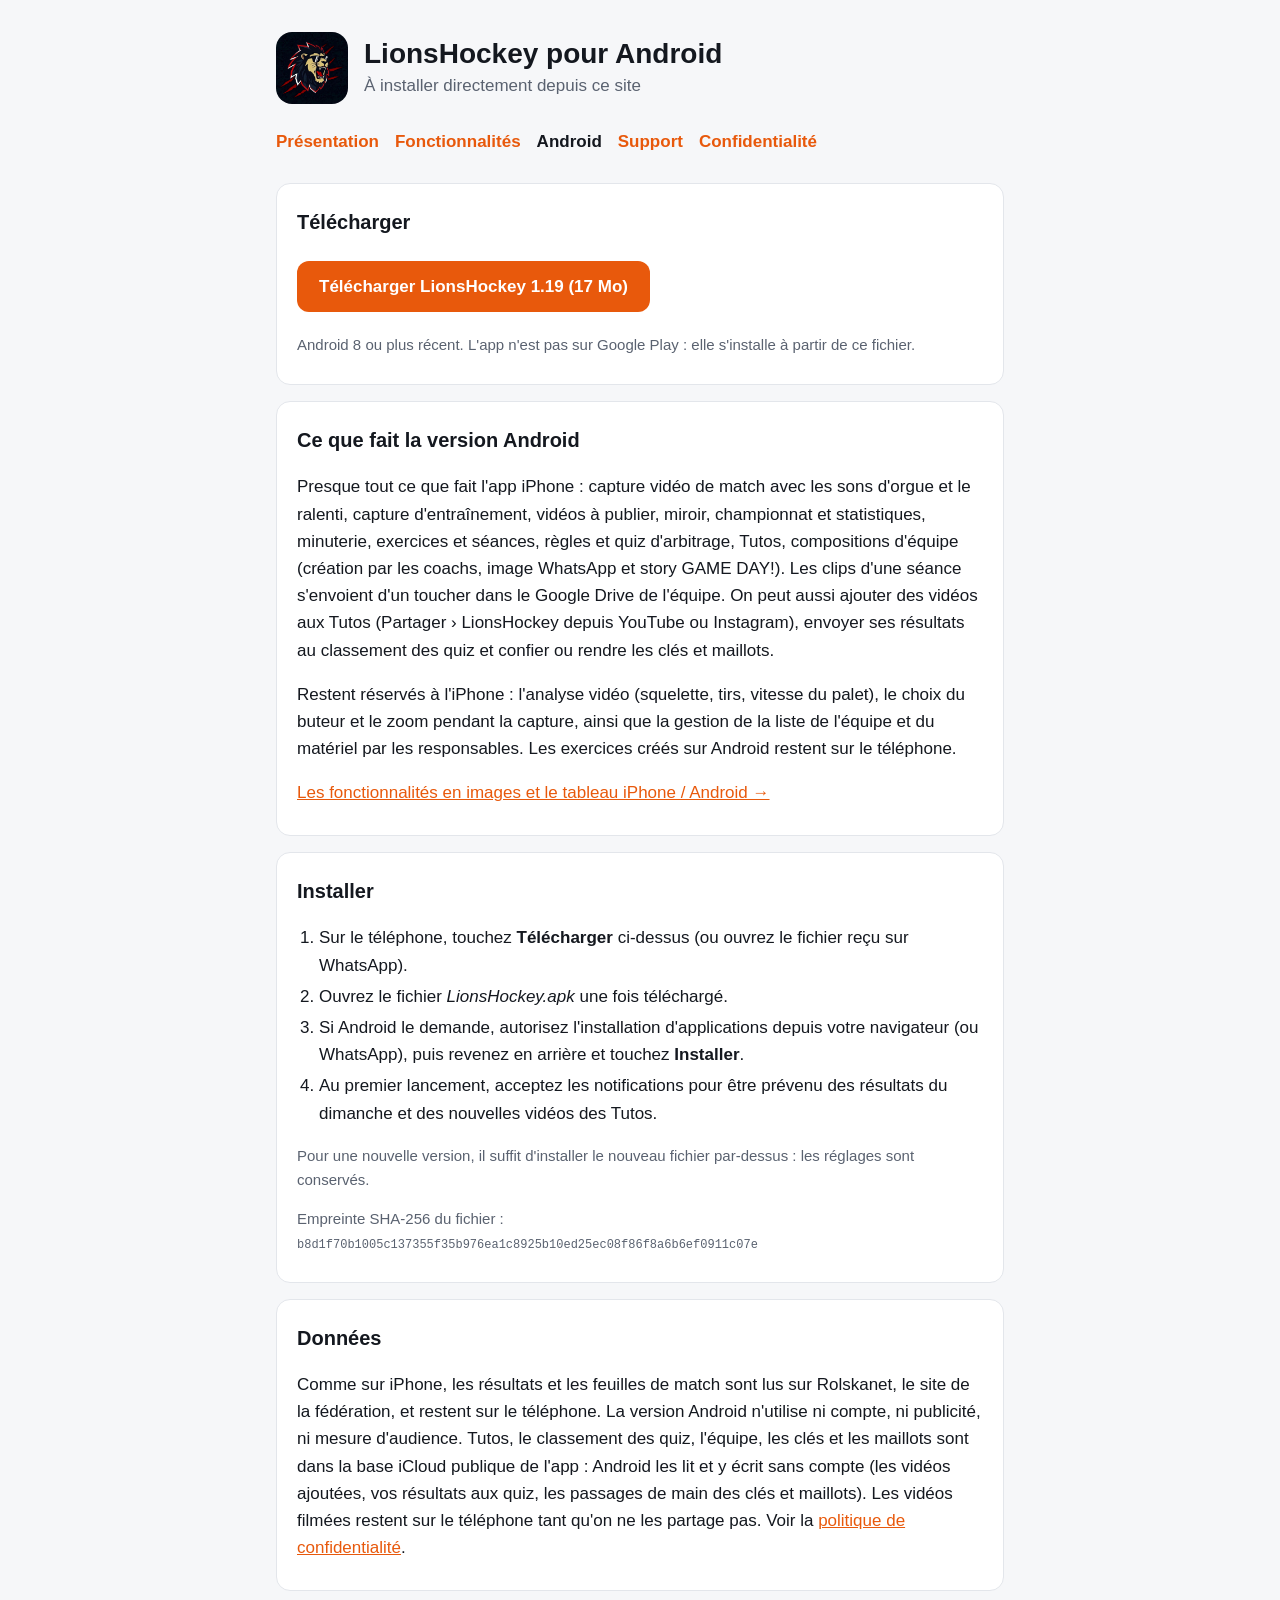
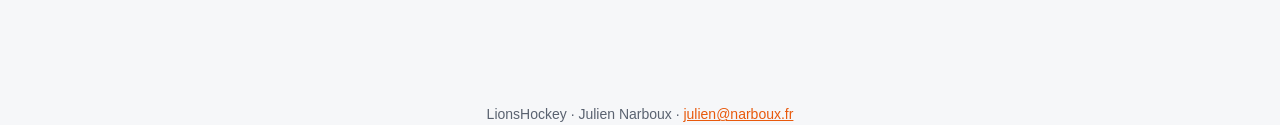
==== android.html @ fed1058d "Gymnases : balustrade et photo du terrain ; site : sons d'orgue reformulés ; iPhone build 28, Androi" ====
<!doctype html>
<html lang="fr">
<head>
<meta charset="utf-8">
<meta name="viewport" content="width=device-width, initial-scale=1">
<title>LionsHockey pour Android</title>
<meta name="description" content="La version Android de LionsHockey : capture vidéo, miroir, championnat, exercices, quiz d'arbitrage et vidéos techniques.">
<link rel="icon" href="icone.png">
<link rel="stylesheet" href="style.css">
</head>
<body>
<main>
  <header>
    <img src="icone.png" alt="">
    <div>
      <h1>LionsHockey pour Android</h1>
      <p>À installer directement depuis ce site</p>
    </div>
  </header>
  <nav>
    <a href="./">Présentation</a>
    <a href="fonctionnalites.html">Fonctionnalités</a>
    <a href="android.html" aria-current="page">Android</a>
    <a href="support.html">Support</a>
    <a href="confidentialite.html">Confidentialité</a>
  </nav>

  <section>
    <h2>Télécharger</h2>
    <p><a class="download" href="LionsHockey.apk" download>Télécharger LionsHockey 1.19 (17 Mo)</a></p>
    <p class="muted">Android 8 ou plus récent. L'app n'est pas sur Google Play : elle s'installe à partir de ce fichier.</p>
  </section>

  <section>
    <h2>Ce que fait la version Android</h2>
    <p>Presque tout ce que fait l'app iPhone : capture vidéo de match avec les sons d'orgue et le ralenti, capture
      d'entraînement, vidéos à publier, miroir, championnat et statistiques, minuterie, exercices et séances,
      règles et quiz d'arbitrage, Tutos, compositions d'équipe (création par les coachs, image WhatsApp
      et story GAME DAY!). Les clips d'une séance s'envoient d'un toucher dans le Google Drive de l'équipe. On peut aussi ajouter des vidéos aux Tutos
      (Partager › LionsHockey depuis YouTube ou Instagram), envoyer ses résultats au classement des quiz et
      confier ou rendre les clés et maillots.</p>
    <p>Restent réservés à l'iPhone : l'analyse vidéo (squelette, tirs, vitesse du palet), le choix du buteur et le
      zoom pendant la capture, ainsi que la gestion de la liste de l'équipe et du matériel par les responsables. Les
      exercices créés sur Android restent sur le téléphone.</p>
    <p><a href="fonctionnalites.html">Les fonctionnalités en images et le tableau iPhone / Android →</a></p>
  </section>

  <section>
    <h2>Installer</h2>
    <ol>
      <li>Sur le téléphone, touchez <strong>Télécharger</strong> ci-dessus (ou ouvrez le fichier reçu sur WhatsApp).</li>
      <li>Ouvrez le fichier <em>LionsHockey.apk</em> une fois téléchargé.</li>
      <li>Si Android le demande, autorisez l'installation d'applications depuis votre navigateur (ou WhatsApp),
        puis revenez en arrière et touchez <strong>Installer</strong>.</li>
      <li>Au premier lancement, acceptez les notifications pour être prévenu des résultats du dimanche et des
        nouvelles vidéos des Tutos.</li>
    </ol>
    <p class="muted">Pour une nouvelle version, il suffit d'installer le nouveau fichier par-dessus : les réglages sont conservés.</p>
    <p class="muted">Empreinte SHA-256 du fichier :<br><code>b8d1f70b1005c137355f35b976ea1c8925b10ed25ec08f86f8a6b6ef0911c07e</code></p>
  </section>

  <section>
    <h2>Données</h2>
    <p>Comme sur iPhone, les résultats et les feuilles de match sont lus sur Rolskanet, le site de la fédération,
      et restent sur le téléphone. La version Android n'utilise ni compte, ni publicité, ni mesure d'audience.
      Tutos, le classement des quiz, l'équipe, les clés et les maillots sont dans la base iCloud
      publique de l'app : Android les lit et y écrit sans compte (les vidéos ajoutées, vos résultats aux quiz,
      les passages de main des clés et maillots). Les vidéos filmées restent sur le téléphone tant qu'on ne les partage pas.
      Voir la <a href="confidentialite.html">politique de confidentialité</a>.</p>
  </section>
</main>
<footer>LionsHockey · Julien Narboux · <a href="mailto:julien@narboux.fr">julien@narboux.fr</a></footer>
</body>
</html>
---- style.css ----
:root {
  --bg: #f6f7f9; --card: #ffffff; --text: #14181f; --muted: #5a6270;
  --accent: #e8590c; --border: #e3e6eb;
  --ios: #3a3f4b; --ios-bg: #e9ebf0; --droid: #1e7a46; --droid-bg: #dff5e8;
}
@media (prefers-color-scheme: dark) {
  :root { --bg: #0b1220; --card: #141c2c; --text: #eef1f6; --muted: #9aa4b5; --accent: #ff8a3d; --border: #253047;
          --ios: #dfe3ea; --ios-bg: #2a3346; --droid: #6ee7a0; --droid-bg: #173527; }
}
* { box-sizing: border-box; }
body {
  margin: 0; background: var(--bg); color: var(--text);
  font: 17px/1.6 -apple-system, BlinkMacSystemFont, "Segoe UI", Roboto, sans-serif;
}
main { max-width: 760px; margin: 0 auto; padding: 32px 16px 64px; }
header { display: flex; align-items: center; gap: 16px; margin-bottom: 24px; }
header img { width: 72px; height: 72px; border-radius: 16px; }
header h1 { margin: 0; font-size: 28px; line-height: 1.2; }
header p { margin: 2px 0 0; color: var(--muted); }
nav { display: flex; flex-wrap: wrap; gap: 8px 16px; margin-bottom: 28px; }
nav a { color: var(--accent); font-weight: 600; text-decoration: none; }
nav a[aria-current] { color: var(--text); }
section { background: var(--card); border: 1px solid var(--border); border-radius: 14px; padding: 4px 20px 12px; margin-bottom: 16px; }
h2 { font-size: 20px; margin: 18px 0 8px; }
h3 { font-size: 17px; margin: 16px 0 4px; }
a { color: var(--accent); }
ul { padding-left: 20px; }
li { margin: 4px 0; }
.muted { color: var(--muted); font-size: 15px; }
footer { color: var(--muted); font-size: 14px; margin-top: 32px; text-align: center; }

/* Pastilles iPhone / Android */
.tag { display: inline-flex; align-items: center; gap: 4px; font-size: 12px; font-weight: 700; line-height: 1;
       padding: 4px 8px 4px 6px; border-radius: 999px; white-space: nowrap; vertical-align: middle; }
.tag svg { width: 14px; height: 14px; flex: none; }
.tag.ios { color: var(--ios); background: var(--ios-bg); }
.tag.android { color: var(--droid); background: var(--droid-bg); }
h2 .tag { margin-left: 6px; }

/* Captures d'écran */
.shots { display: flex; flex-wrap: wrap; gap: 12px 10px; margin: 12px 0 8px; }
.shots figure { margin: 0; width: calc(33.333% - 7px); max-width: 220px; text-align: center; }
.shots figure.wide { width: 100%; max-width: 460px; }
.shots img { display: block; width: 100%; height: auto; border-radius: 14px; border: 1px solid var(--border); }
.shots figcaption { margin-top: 6px; }
@media (max-width: 480px) { .shots figure { width: calc(50% - 5px); } }

/* Tableau récapitulatif */
.table-wrap { overflow-x: auto; margin: 8px 0 12px; }
table { width: 100%; border-collapse: collapse; font-size: 15px; }
th, td { padding: 8px 6px; border-bottom: 1px solid var(--border); text-align: left; vertical-align: top; }
th { font-size: 14px; }
td.c, th.c { text-align: center; width: 92px; }
td small { color: var(--muted); display: block; font-size: 12px; line-height: 1.3; }
.yes { color: #2f9e44; font-weight: 700; }
.no { color: var(--muted); }

/* Téléchargement */
.download { display: inline-block; background: var(--accent); color: #fff; font-weight: 700; text-decoration: none;
            padding: 12px 22px; border-radius: 12px; margin: 6px 0 4px; }
.download:hover { filter: brightness(1.08); }
.platforms { display: grid; grid-template-columns: 1fr 1fr; gap: 16px; }
@media (max-width: 560px) { .platforms { grid-template-columns: 1fr; } }
.platforms h3 { display: flex; align-items: center; gap: 8px; }
code { font-size: 12px; word-break: break-all; }
ol { padding-left: 22px; }

h2.category { font-size: 13px; letter-spacing: 2px; text-transform: uppercase; color: var(--muted, #8a8f98); margin: 28px 4px 10px; }

/* Tuiles de la présentation, comme le menu de l'app */
h3.cat { font-size: 13px; letter-spacing: 2px; text-transform: uppercase; color: var(--muted); margin: 20px 0 8px; }
.tiles { display: grid; grid-template-columns: repeat(auto-fill, minmax(160px, 1fr)); gap: 10px; }
.tile { border-radius: 16px; padding: 12px 14px 14px; color: #fff; display: flex; flex-direction: column; gap: 4px; min-height: 120px;
        box-shadow: 0 4px 14px rgba(0,0,0,.12); }
.tile .ic { font-size: 26px; line-height: 1; }
.tile strong { font-size: 17px; line-height: 1.2; margin-top: 6px; }
.tile span:last-child { font-size: 13px; line-height: 1.35; opacity: .92; }
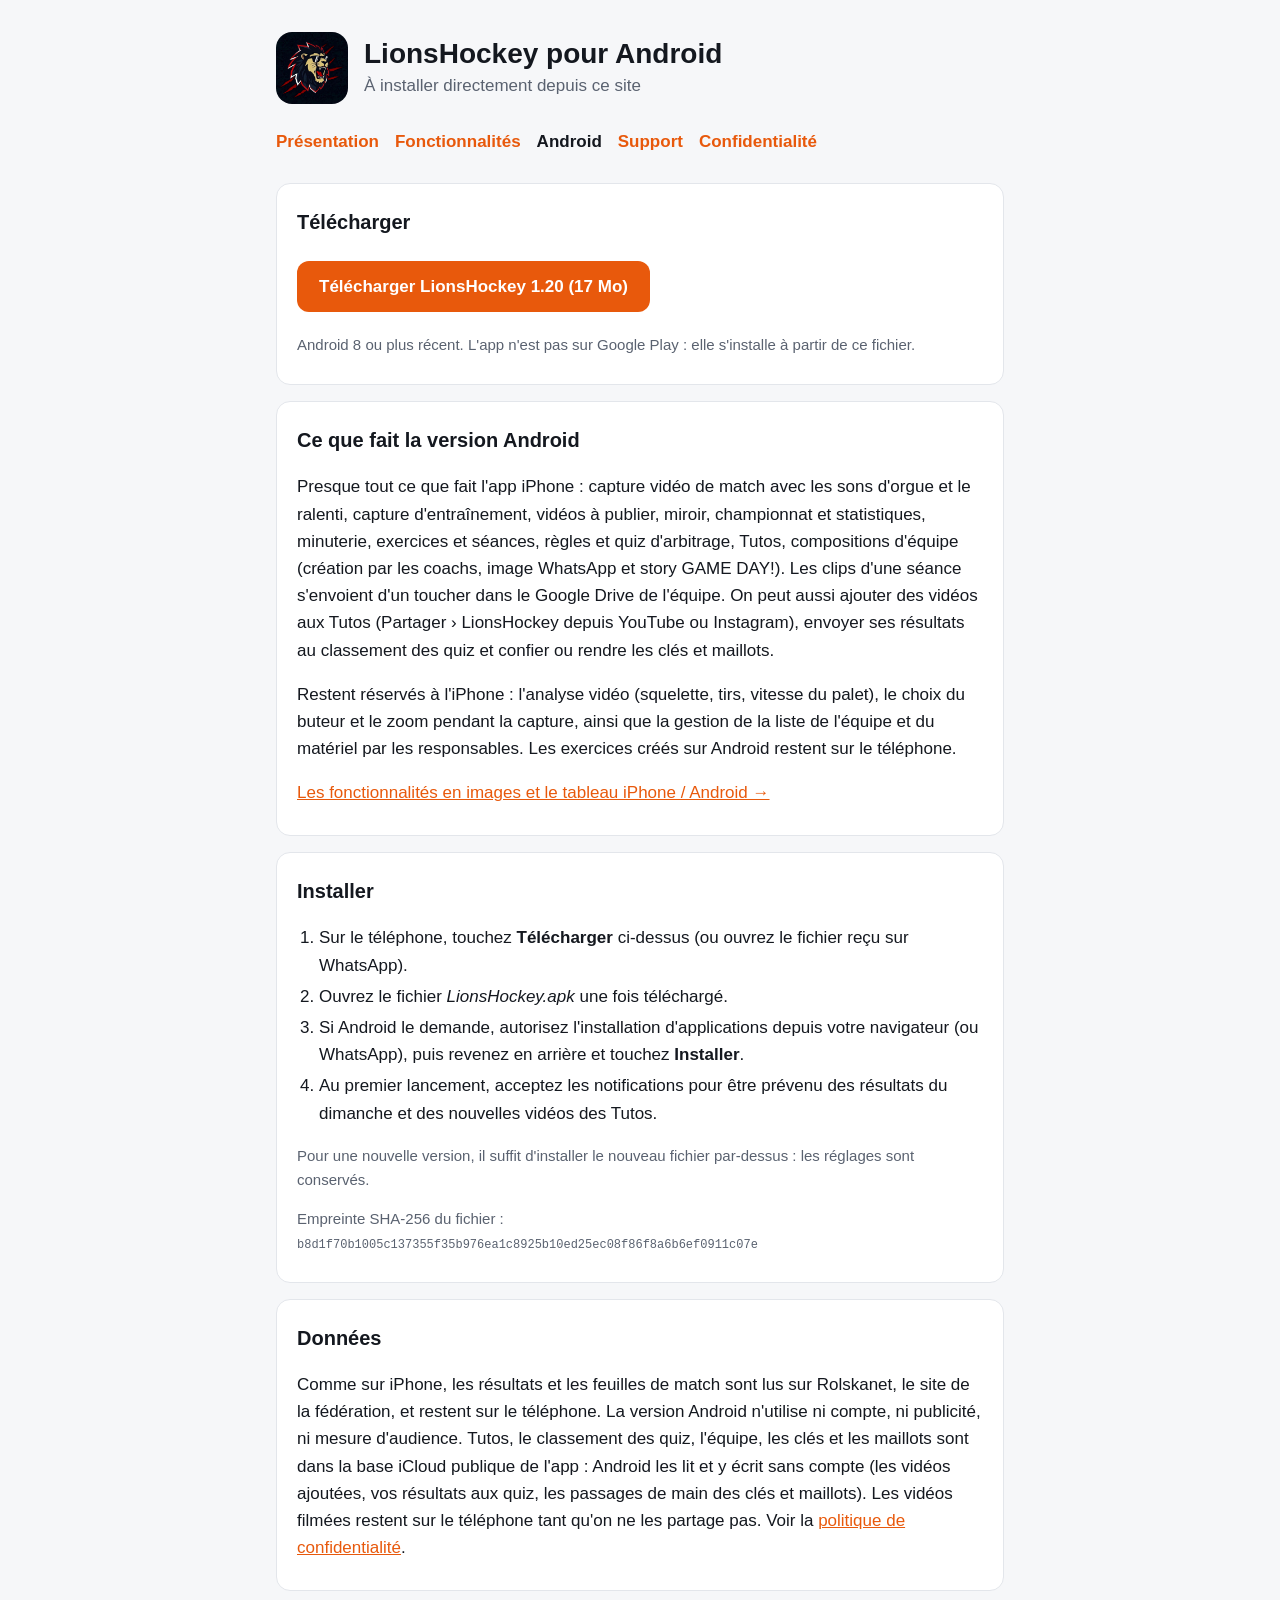
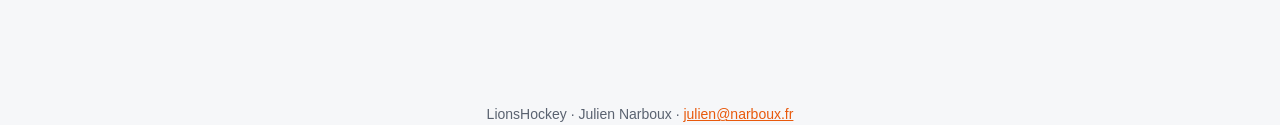
==== commit 2a246def: "Assistant de match : « Changer les 2 Av/Arr », alertes de temps réglables (45″/1′15″), démarrage en " ====
--- a/android.html
+++ b/android.html
@@ -27,7 +27,7 @@
 
   <section>
     <h2>Télécharger</h2>
-    <p><a class="download" href="LionsHockey.apk" download>Télécharger LionsHockey 1.19 (17 Mo)</a></p>
+    <p><a class="download" href="LionsHockey.apk" download>Télécharger LionsHockey 1.20 (17 Mo)</a></p>
     <p class="muted">Android 8 ou plus récent. L'app n'est pas sur Google Play : elle s'installe à partir de ce fichier.</p>
   </section>
 
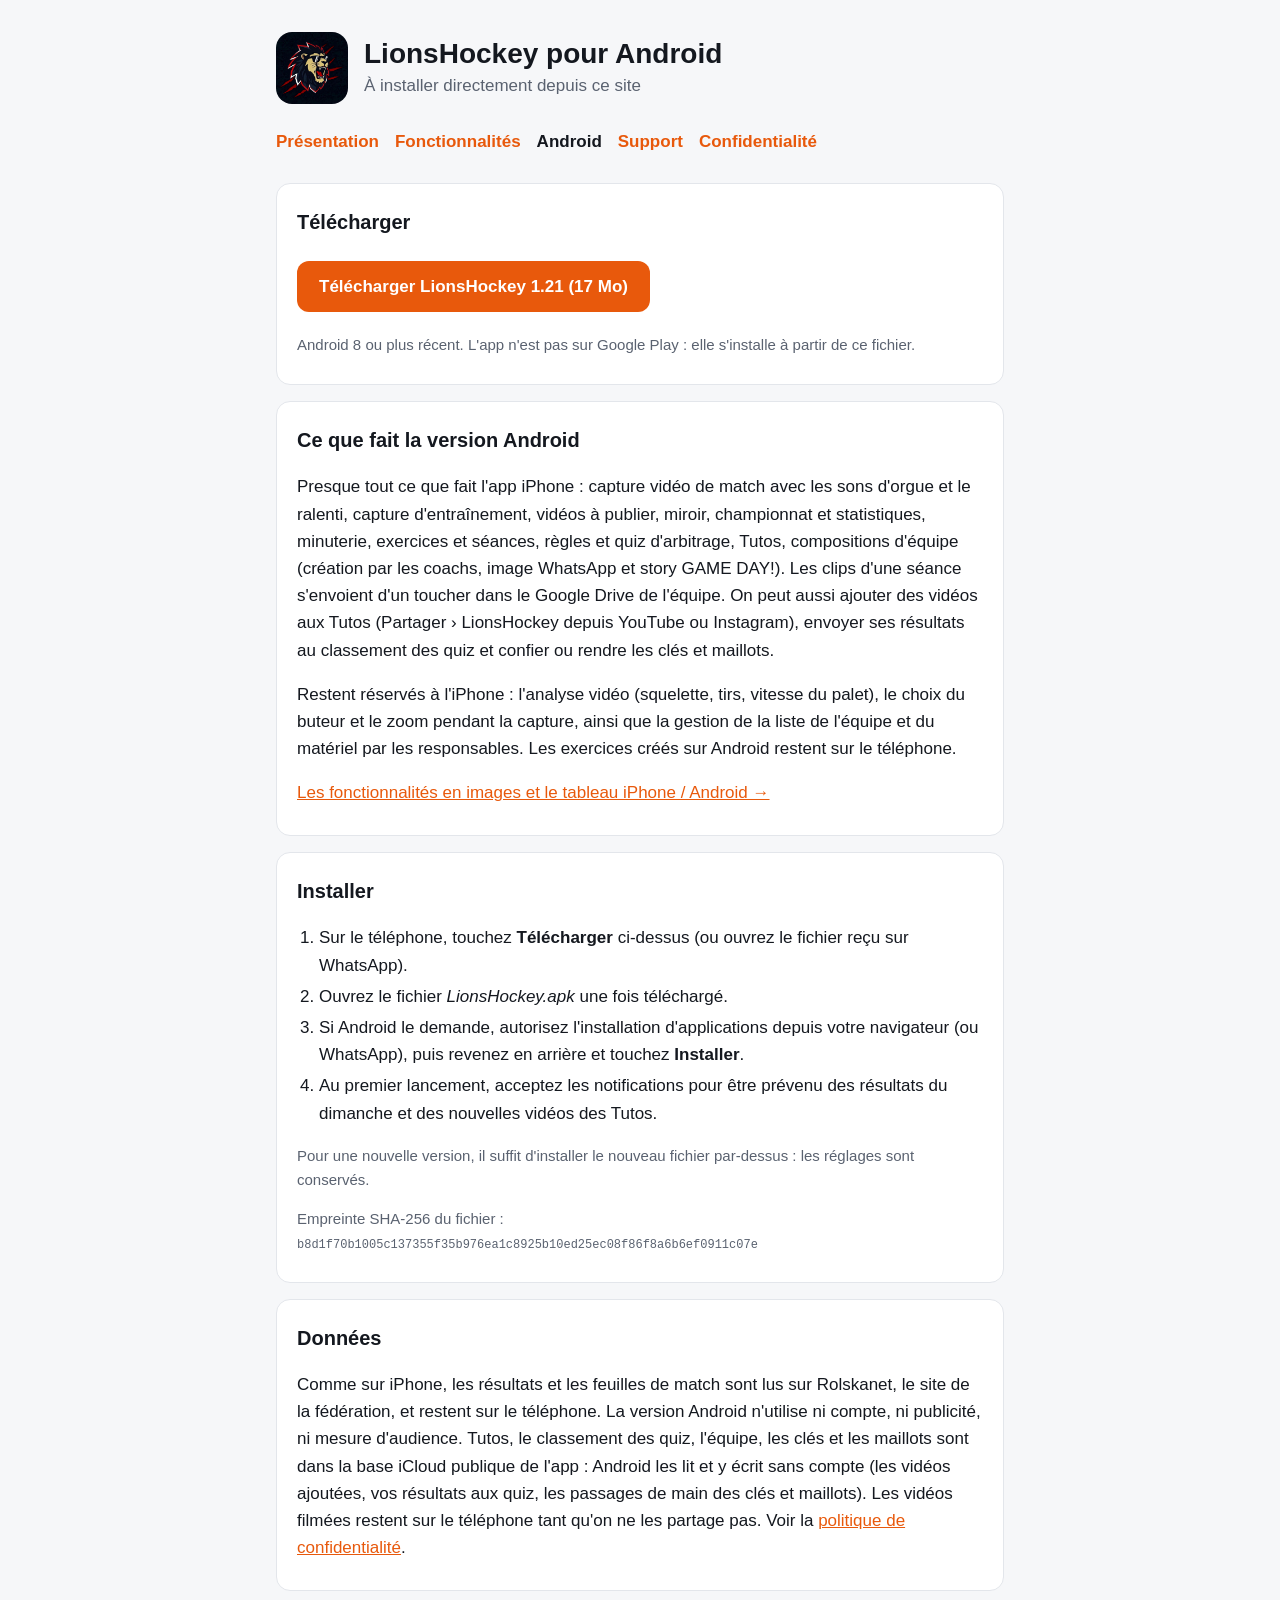
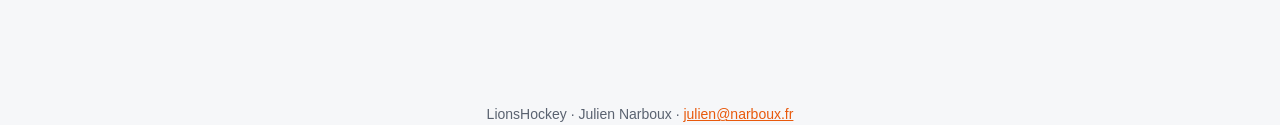
==== commit eb0b9660: "Assistant de banc (renommé) : plein écran et gros boutons sur tablette/iPad, cage pour le but, vert " ====
--- a/android.html
+++ b/android.html
@@ -27,7 +27,7 @@
 
   <section>
     <h2>Télécharger</h2>
-    <p><a class="download" href="LionsHockey.apk" download>Télécharger LionsHockey 1.20 (17 Mo)</a></p>
+    <p><a class="download" href="LionsHockey.apk" download>Télécharger LionsHockey 1.21 (17 Mo)</a></p>
     <p class="muted">Android 8 ou plus récent. L'app n'est pas sur Google Play : elle s'installe à partir de ce fichier.</p>
   </section>
 
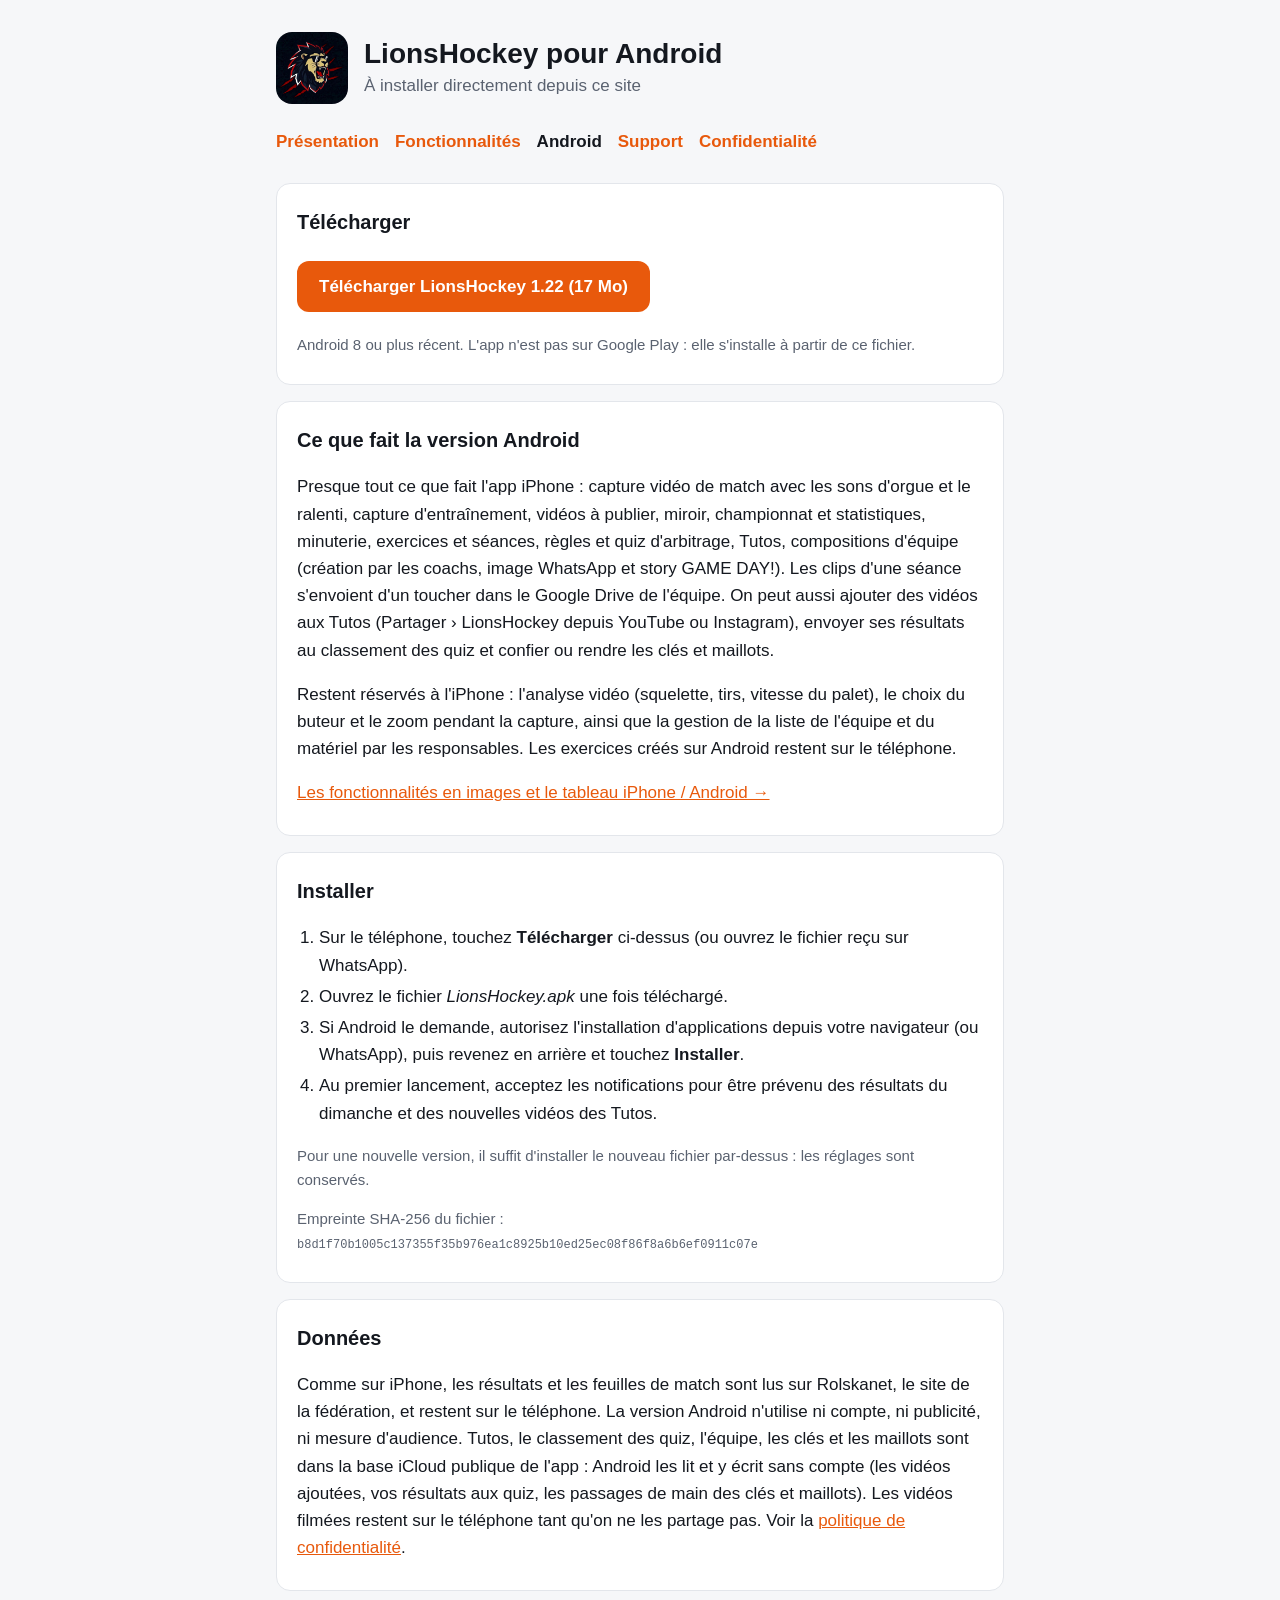
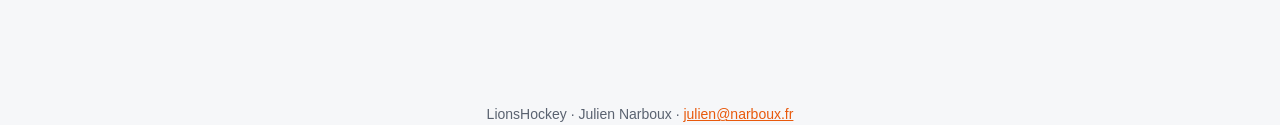
==== commit 1fbd2c22: "Tuiles Niveaux, Groupes et Présences ; « Je suis » remplacé par l'identité du lancement ; confirmati" ====
--- a/android.html
+++ b/android.html
@@ -27,7 +27,7 @@
 
   <section>
     <h2>Télécharger</h2>
-    <p><a class="download" href="LionsHockey.apk" download>Télécharger LionsHockey 1.21 (17 Mo)</a></p>
+    <p><a class="download" href="LionsHockey.apk" download>Télécharger LionsHockey 1.22 (17 Mo)</a></p>
     <p class="muted">Android 8 ou plus récent. L'app n'est pas sur Google Play : elle s'installe à partir de ce fichier.</p>
   </section>
 
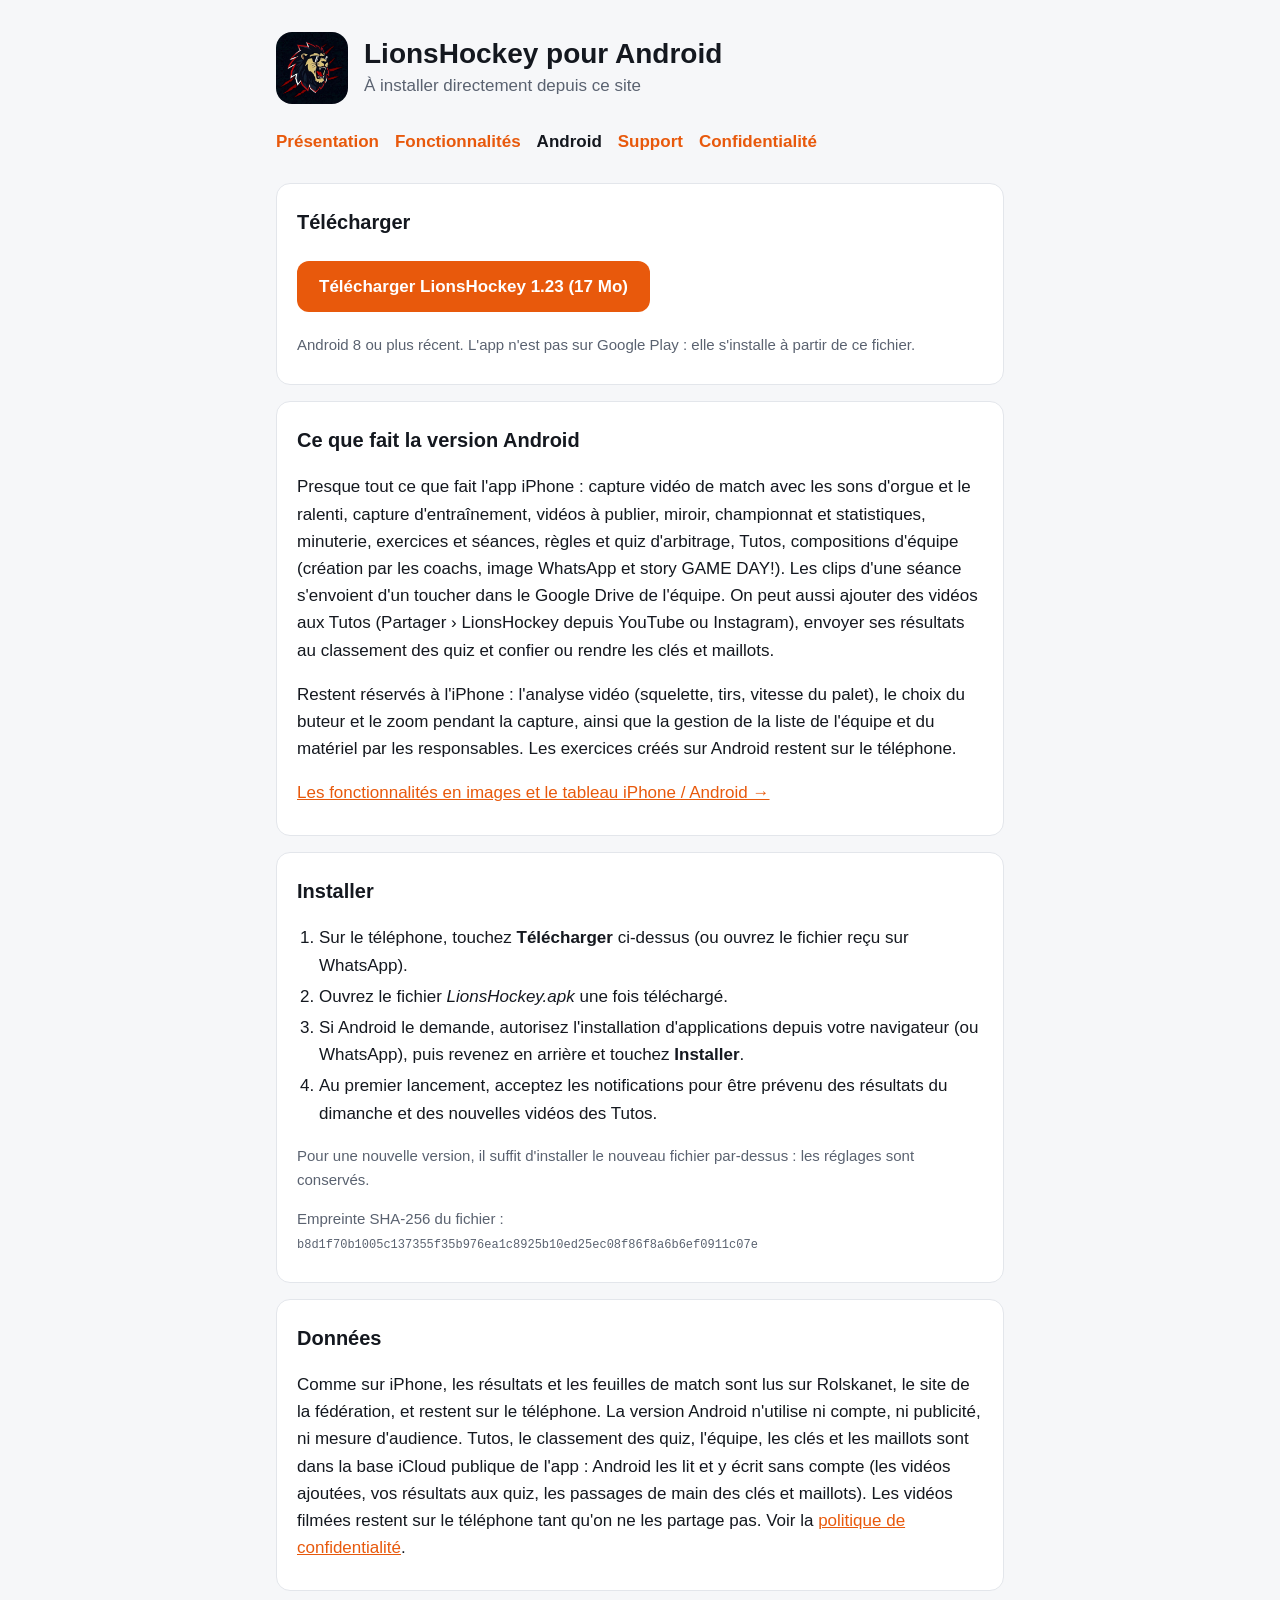
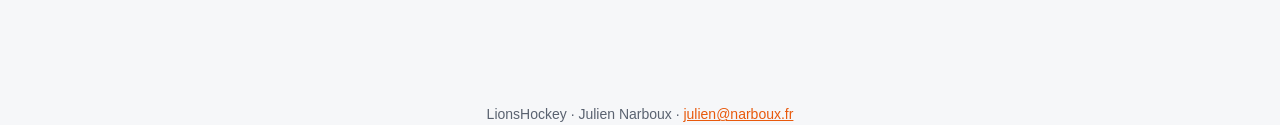
==== commit 8b4e6dcb: "Assistant de banc : changer le mode de rotation et les lignes pendant le match (glisser-déposer ou t" ====
--- a/android.html
+++ b/android.html
@@ -27,7 +27,7 @@
 
   <section>
     <h2>Télécharger</h2>
-    <p><a class="download" href="LionsHockey.apk" download>Télécharger LionsHockey 1.22 (17 Mo)</a></p>
+    <p><a class="download" href="LionsHockey.apk" download>Télécharger LionsHockey 1.23 (17 Mo)</a></p>
     <p class="muted">Android 8 ou plus récent. L'app n'est pas sur Google Play : elle s'installe à partir de ce fichier.</p>
   </section>
 
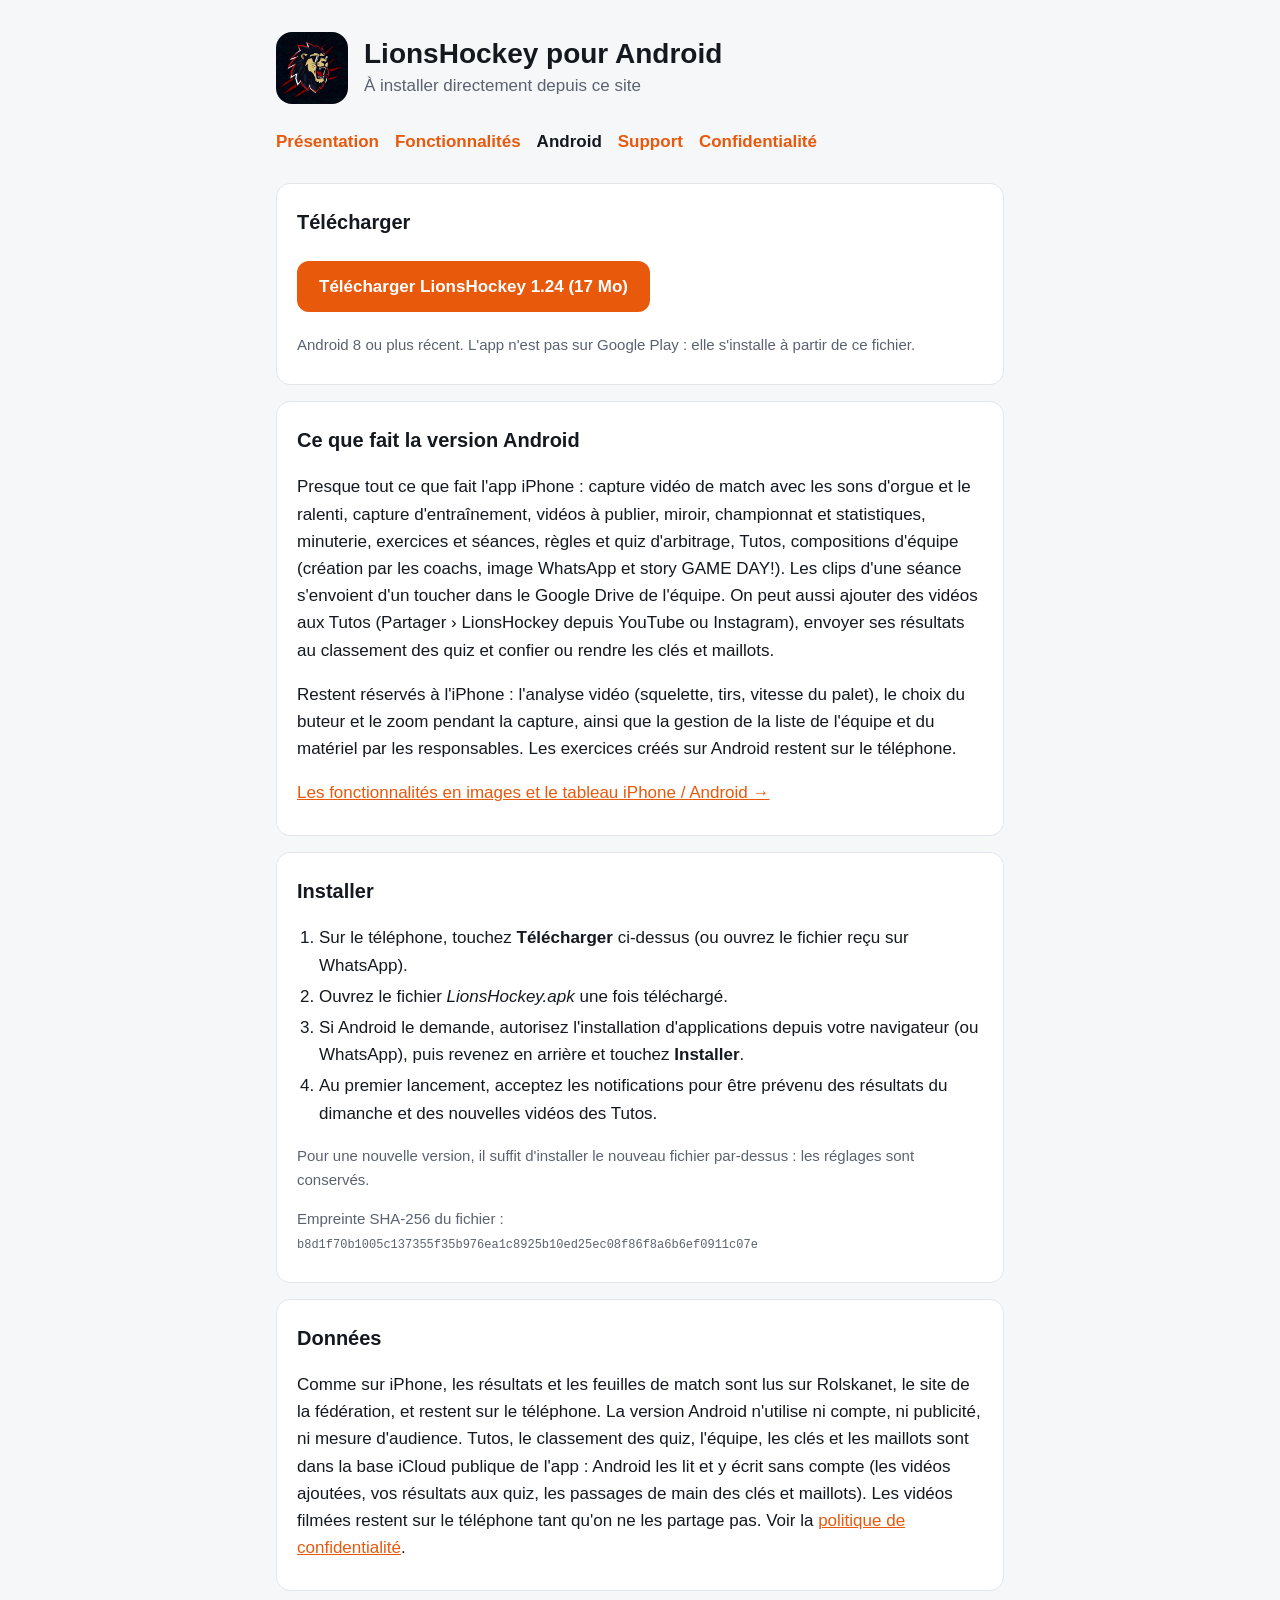
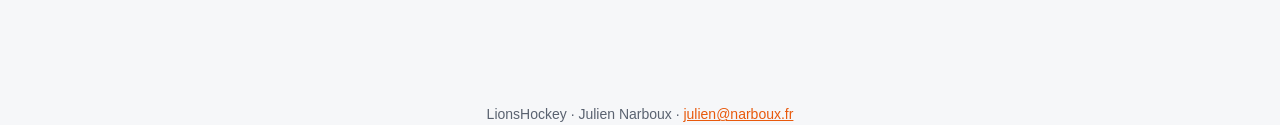
==== commit 0fa477c9: "Assistant de banc : pause automatique à la mi-temps et à la fin (2 × 25′ championnat, 2 × 20′ platea" ====
--- a/android.html
+++ b/android.html
@@ -27,7 +27,7 @@
 
   <section>
     <h2>Télécharger</h2>
-    <p><a class="download" href="LionsHockey.apk" download>Télécharger LionsHockey 1.23 (17 Mo)</a></p>
+    <p><a class="download" href="LionsHockey.apk" download>Télécharger LionsHockey 1.24 (17 Mo)</a></p>
     <p class="muted">Android 8 ou plus récent. L'app n'est pas sur Google Play : elle s'installe à partir de ce fichier.</p>
   </section>
 
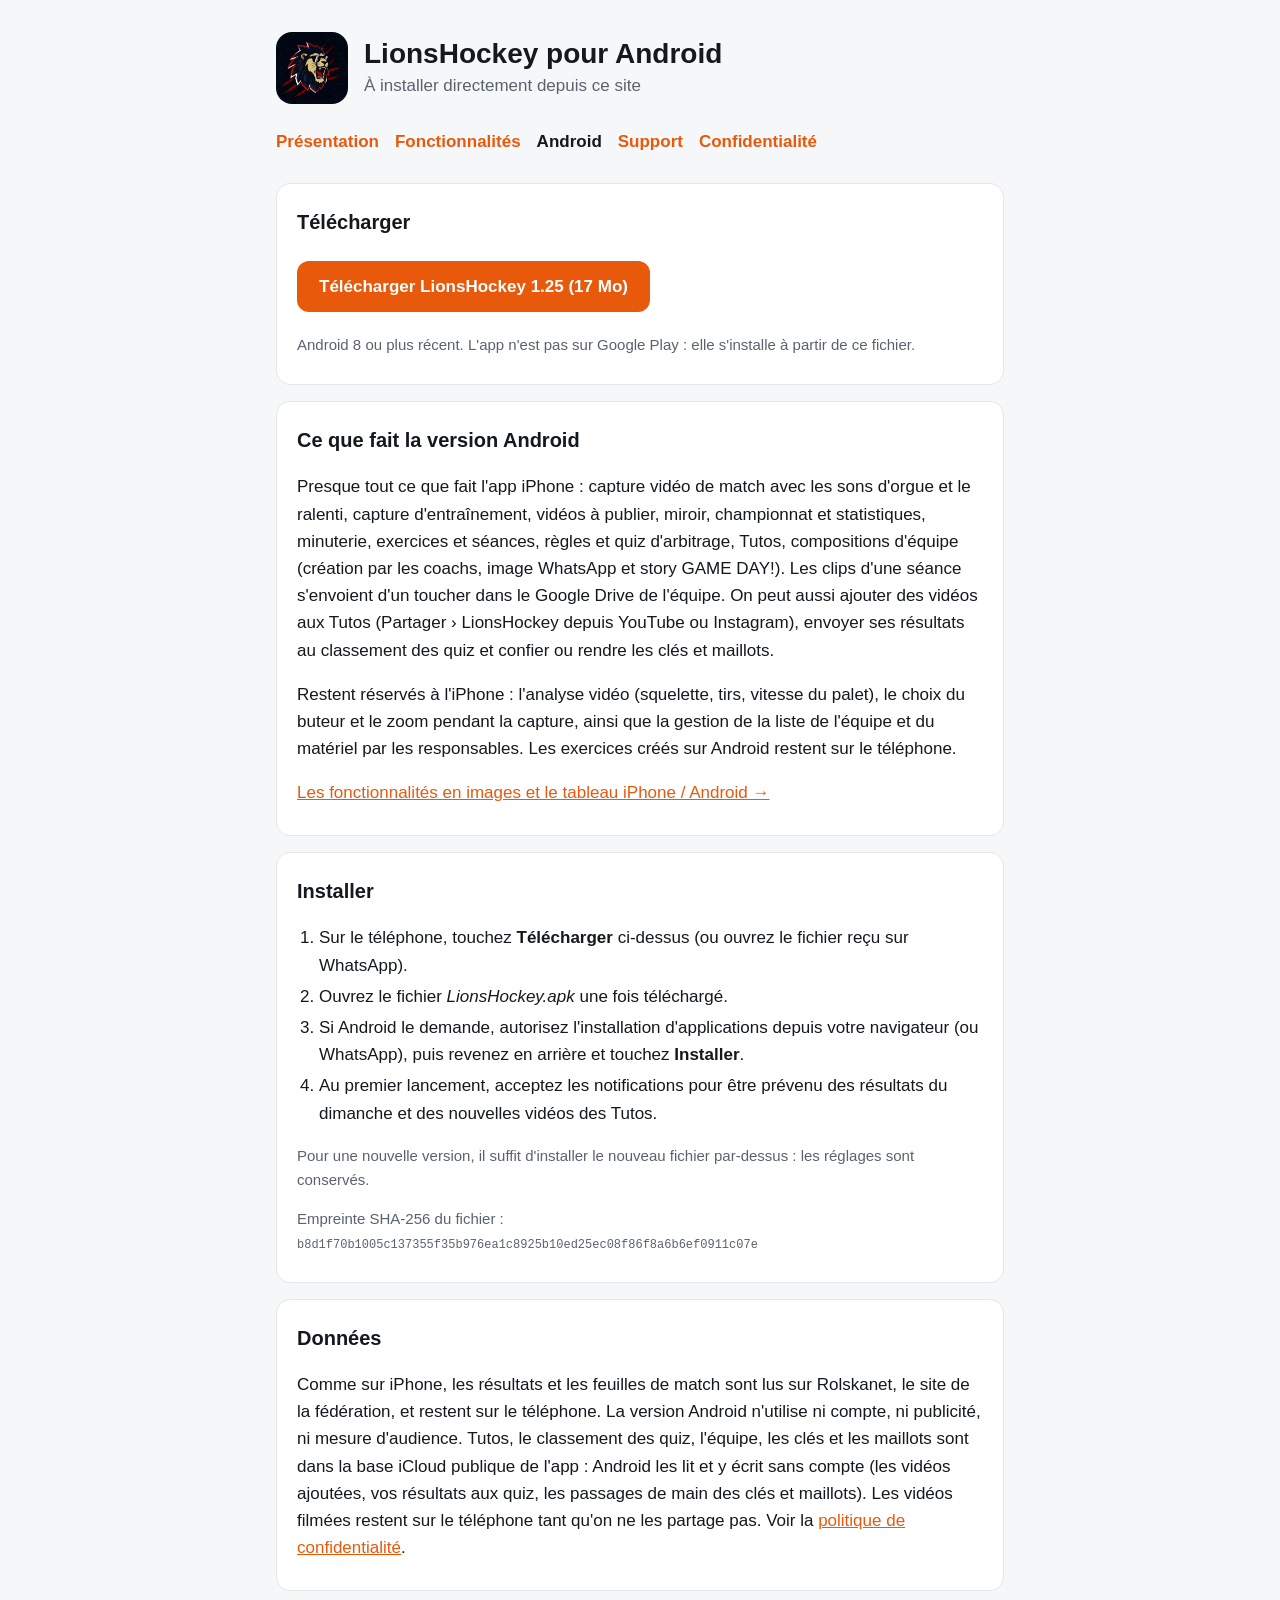
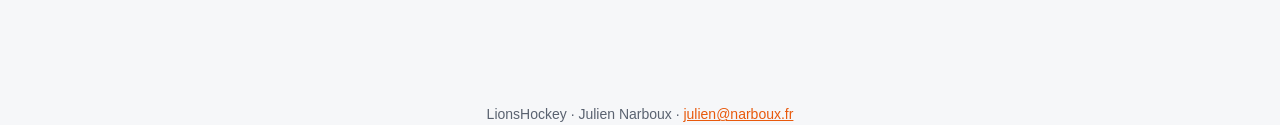
==== commit bfd997ba: "Assistant de banc : score dans le titre (nom du match sur tablette), annuler la dernière action, rem" ====
--- a/android.html
+++ b/android.html
@@ -27,7 +27,7 @@
 
   <section>
     <h2>Télécharger</h2>
-    <p><a class="download" href="LionsHockey.apk" download>Télécharger LionsHockey 1.24 (17 Mo)</a></p>
+    <p><a class="download" href="LionsHockey.apk" download>Télécharger LionsHockey 1.25 (17 Mo)</a></p>
     <p class="muted">Android 8 ou plus récent. L'app n'est pas sur Google Play : elle s'installe à partir de ce fichier.</p>
   </section>
 
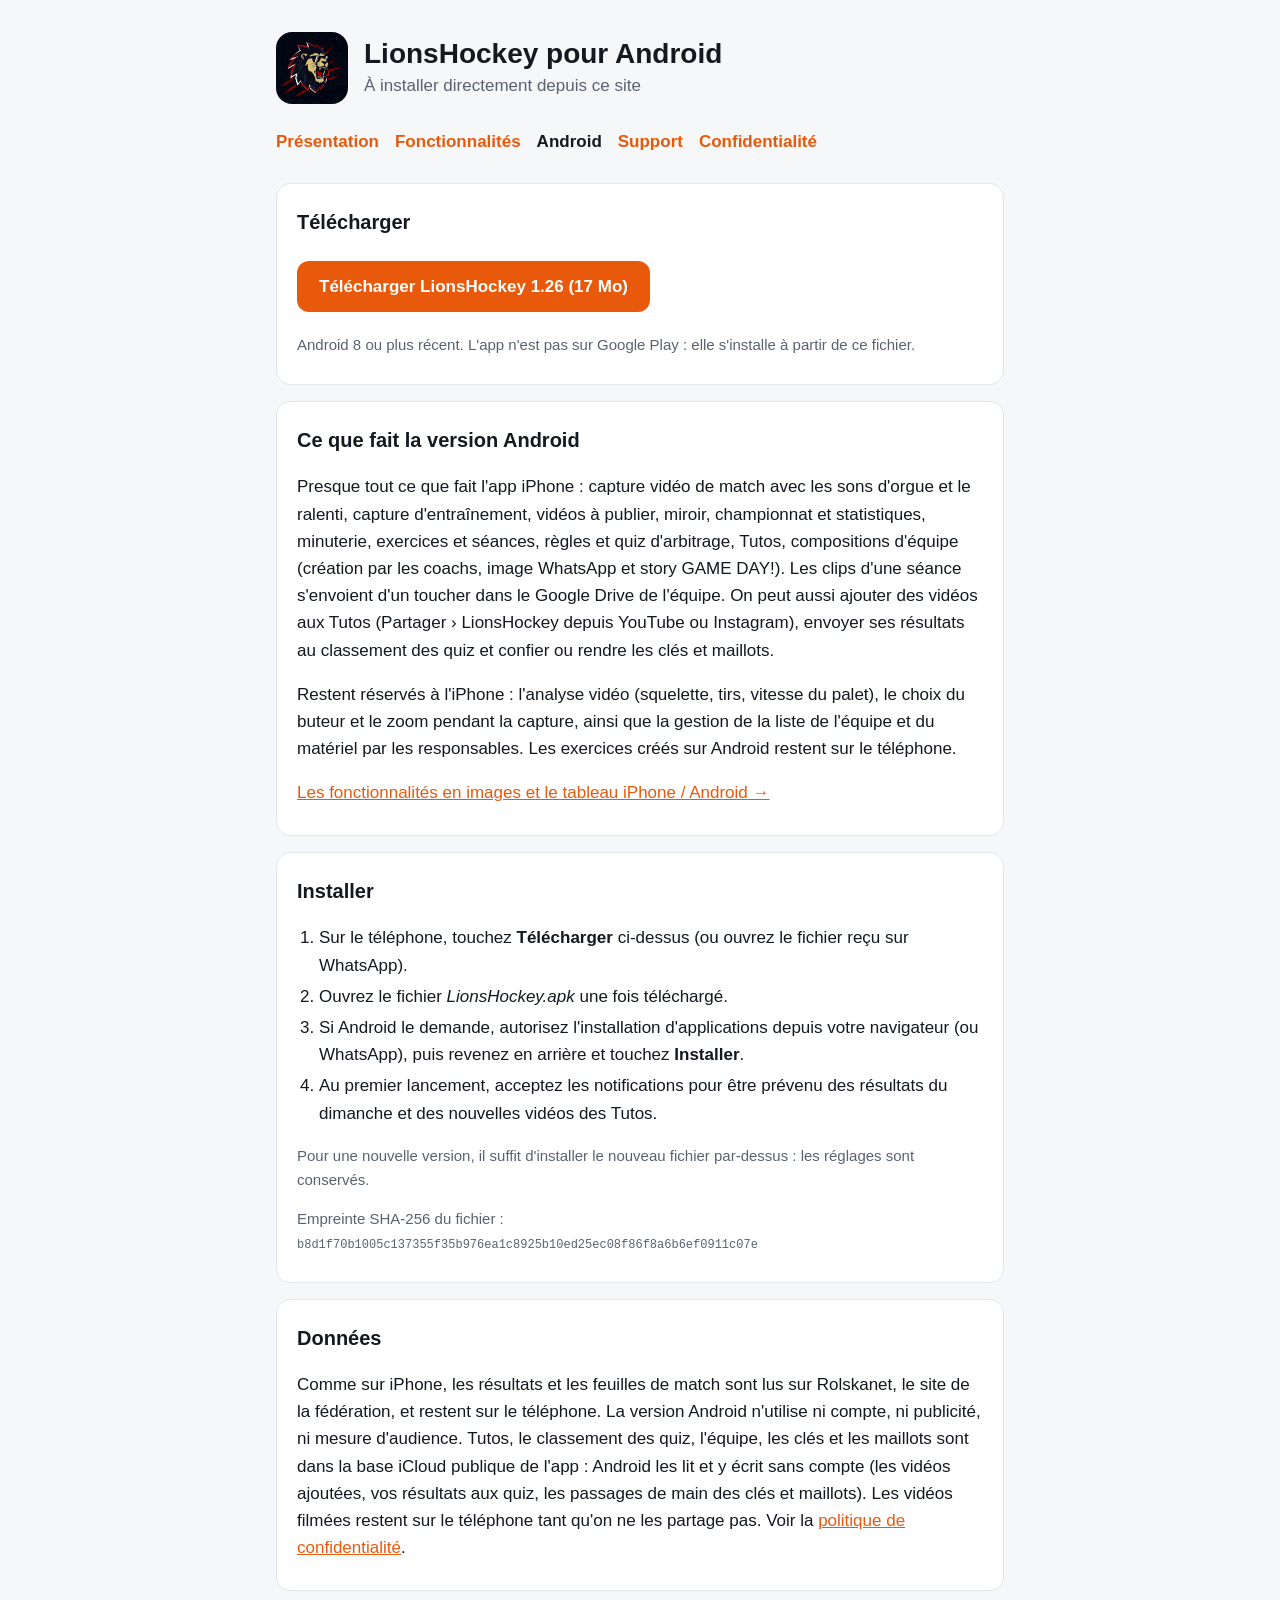
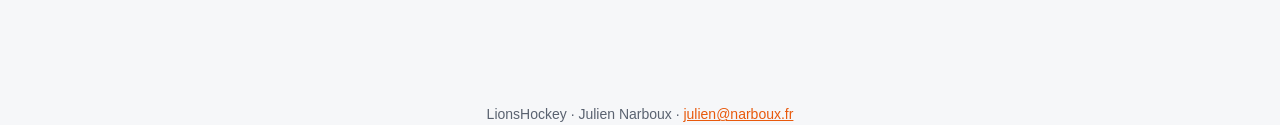
==== commit 9ebdb3cb: "Assistant de banc : alerte (sans arrêt du chrono) à la mi-temps et à la fin, retour automatique du j" ====
--- a/android.html
+++ b/android.html
@@ -27,7 +27,7 @@
 
   <section>
     <h2>Télécharger</h2>
-    <p><a class="download" href="LionsHockey.apk" download>Télécharger LionsHockey 1.25 (17 Mo)</a></p>
+    <p><a class="download" href="LionsHockey.apk" download>Télécharger LionsHockey 1.26 (17 Mo)</a></p>
     <p class="muted">Android 8 ou plus récent. L'app n'est pas sur Google Play : elle s'installe à partir de ce fichier.</p>
   </section>
 
